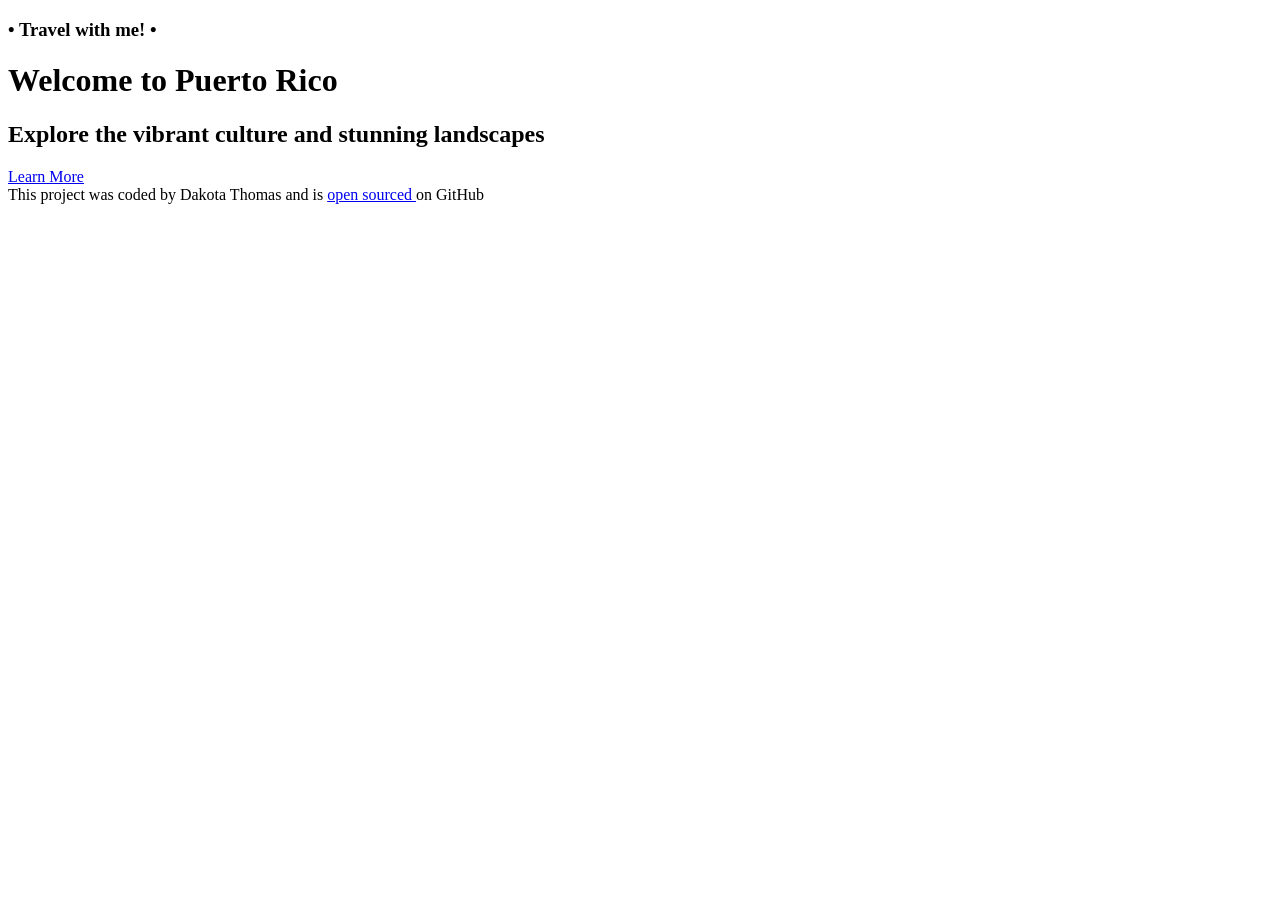
==== index.html @ a398c9ab "Adding more content Adding header, headings and styling." ====
<!DOCTYPE html>
<html lang="en">

<head>
    <meta charset="UTF-8">
    <meta name="viewport" content="width=device-width, initial-scale=1.0">
    <meta name="description"
        content="This is a travel project for Puerto Rico, showcasing what we've chosen to highlight about the island." />
    <title>Puerto Rico Travel Project</title>
</head>

<body>
    <div class="container">
    <header>
    <h3>• Travel with me! •</h3>
    <h1>Welcome to Puerto Rico</h1>
    <h2>Explore the vibrant culture and stunning landscapes</h2>
    <a href="#more" target="_blank">Learn More</a>
</header>
    <footer>
        This project was coded by Dakota Thomas and is <a
            href="https://github.com/ThomasDakota/Travel-Project-2-20-2026" target="_blank">open sourced </a>on GitHub
    </footer>
    </div>
</body>

</html>
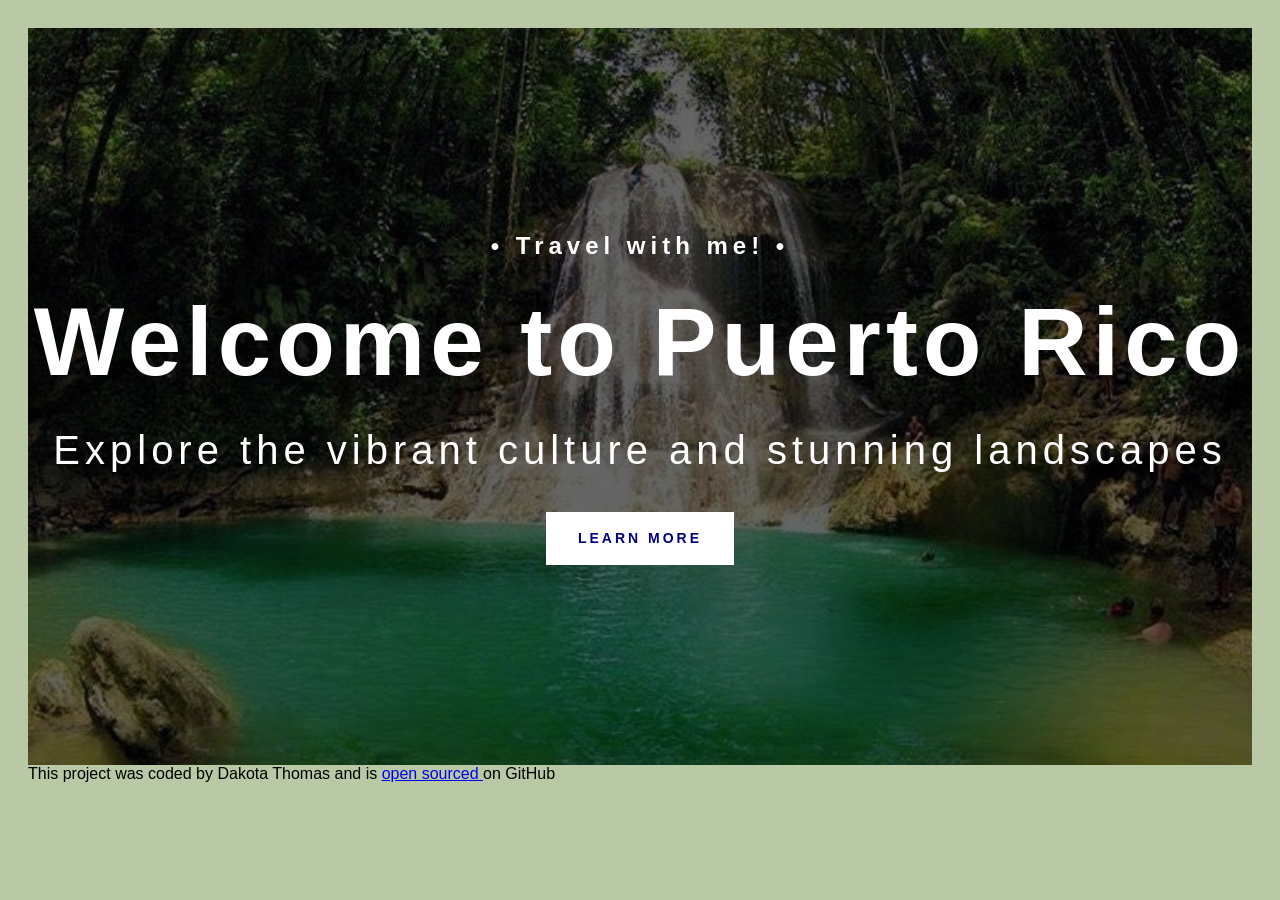
==== commit 83f692f3: "correcting css styling" ====
--- a/index.html
+++ b/index.html
@@ -2,6 +2,7 @@
 <html lang="en">
 
 <head>
+    <link rel="stylesheet" href="../src/styles.css">
     <meta charset="UTF-8">
     <meta name="viewport" content="width=device-width, initial-scale=1.0">
     <meta name="description"
--- a/src/styles.css
+++ b/src/styles.css
@@ -0,0 +1,83 @@
+body {
+    font-family: 'Poppins', sans-serif;
+    background-color: #B9C9A5;
+}
+
+.container {
+    max-width: 1400px;
+    margin: 0 auto;
+    padding: 20px;
+}
+
+header {
+    background-image: linear-gradient(rgba(0, 0, 0, 0.6), rgba(0, 0, 0, 0.6)), url('../images/gozalandia.jpg');
+    background-repeat: no-repeat;
+    background-size: cover;
+    color: white;
+    text-align: center;
+    padding: 200px 0;
+
+}
+
+header h1 {
+    font-weight: 700;
+    font-size: 96px;
+    line-height: 1;
+    letter-spacing: 5px;
+    margin: 30px 0;
+}
+
+header h2 {
+    font-weight: 400;
+    font-size: 40px;
+    line-height: 1.5;
+    letter-spacing: 5px;
+    margin: 0;
+}
+
+header h3 {
+    font-weight: 900;
+    font-size: 24px;
+    line-height: 1.5;
+    letter-spacing: 5px;
+    margin: 0;
+}
+
+header a {
+    font-weight: 700;
+    font-size: 14px;
+    line-height: 1.5;
+    text-align: center;
+    letter-spacing: 3px;
+    text-transform: uppercase;
+    background: white;
+    text-decoration: none;
+    color: navy;
+    padding: 16px 32px;
+    margin-top: 32px;
+    display: inline-block;
+}
+
+@media (max-width: 900px) {
+    header {
+        padding: 60px 0;
+    }
+
+    header h1 {
+        font-size: 48px;
+    }
+
+    header h2 {
+        font-size: 20px;
+    }
+
+    header h3 {
+        font-size: 12px;
+    }
+
+    header a {
+        font-size: 12px;
+        padding: 12px 24px;
+    }
+
+}
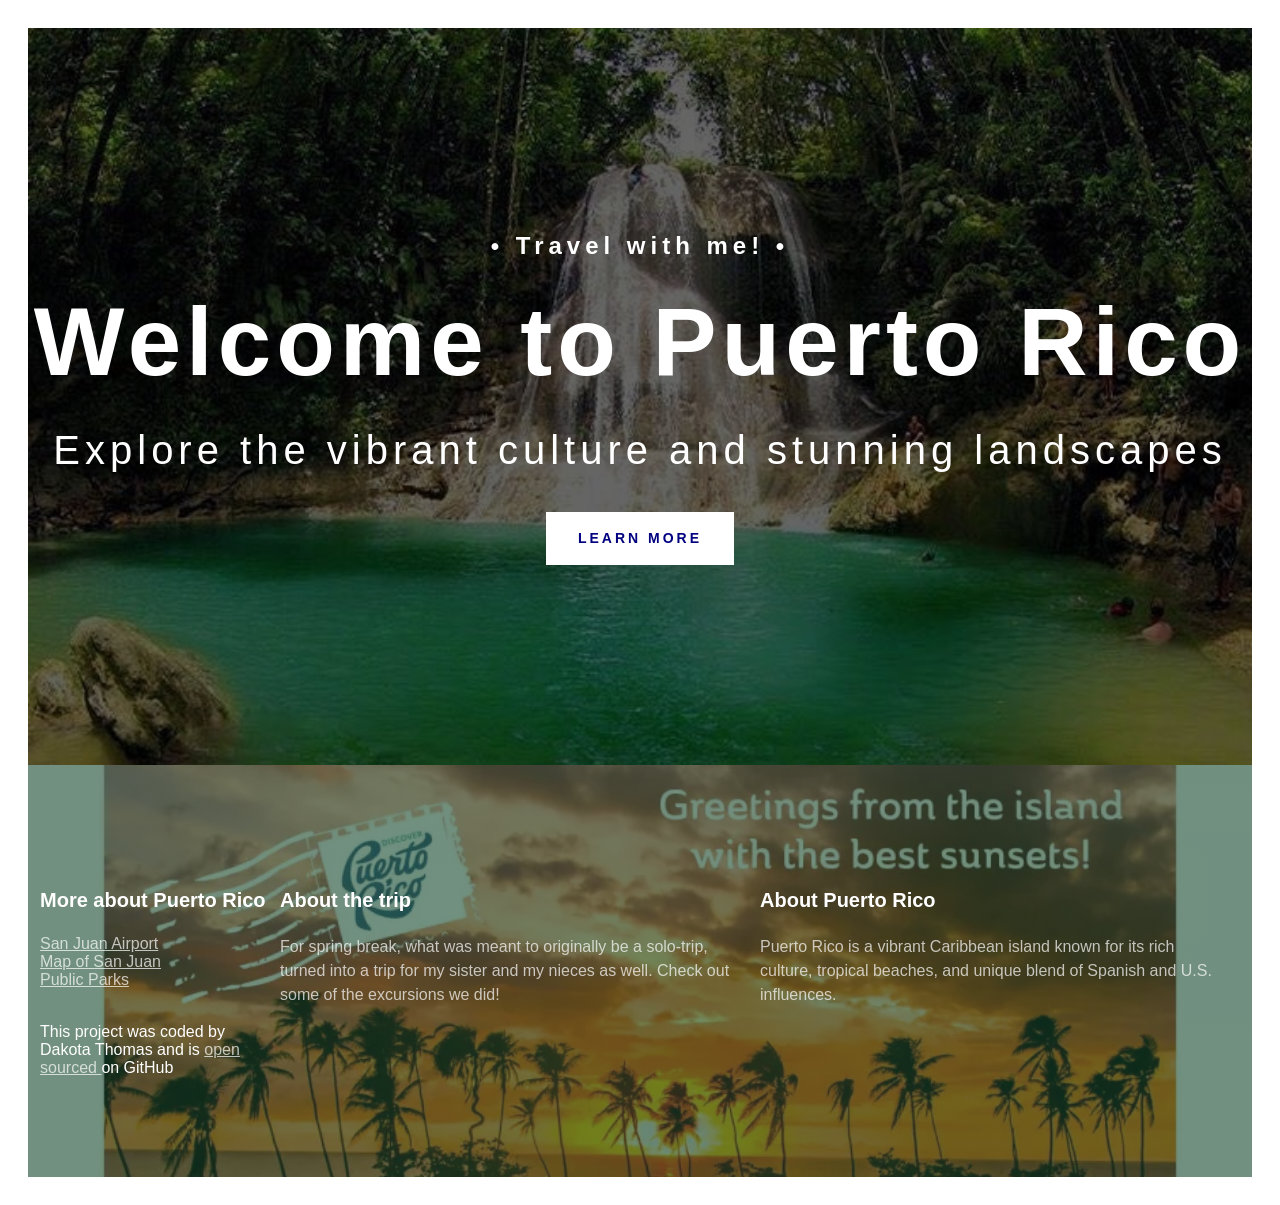
==== commit 92639b30: "Styling the footer Adding in links, styling css and light information" ====
--- a/index.html
+++ b/index.html
@@ -12,16 +12,42 @@
 
 <body>
     <div class="container">
-    <header>
-    <h3>• Travel with me! •</h3>
-    <h1>Welcome to Puerto Rico</h1>
-    <h2>Explore the vibrant culture and stunning landscapes</h2>
-    <a href="#more" target="_blank">Learn More</a>
-</header>
-    <footer>
-        This project was coded by Dakota Thomas and is <a
-            href="https://github.com/ThomasDakota/Travel-Project-2-20-2026" target="_blank">open sourced </a>on GitHub
-    </footer>
+        <header>
+            <h3>• Travel with me! •</h3>
+            <h1>Welcome to Puerto Rico</h1>
+            <h2>Explore the vibrant culture and stunning landscapes</h2>
+            <a href="#more" target="_blank">Learn More</a>
+        </header>
+        <footer>
+            <section class="grid">
+                <div>
+                    <h3>More about Puerto Rico</h3>
+                    <ul>
+                        <li><a href="https://aeropuertosju.com/" target="_blank">San Juan Airport</a></li>
+                        <li><a href="https://sanjuanpuertorico.com/maps/" target="_blank">Map of San Juan</a></li>
+                        <li><a href="https://jetsetjazzmine.com/best-beaches-in-san-juan-travelers-guide/">Public Parks
+                            </a></li>
+                    </ul>
+                </div>
+                <div>
+                    <h3>About the trip</h3>
+                    <p>For spring break, what was meant to originally be a solo-trip, turned into a trip for my sister
+                        and
+                        my nieces as well. Check out some of the excursions we did!</p>
+                </div>
+                <div>
+                    <h3>About Puerto Rico</h3>
+                    <p>Puerto Rico is a vibrant Caribbean island known for its rich culture, tropical beaches, and
+                        unique blend of Spanish and
+                        U.S. influences.</p>
+                </div>
+                <div>This project was coded by Dakota Thomas and is
+                    <a href="https://github.com/ThomasDakota/Travel-Project-2-20-2026" target="_blank">open sourced
+                    </a>on
+                    GitHub
+                </div>
+            </section>
+        </footer>
     </div>
 </body>
 
--- a/src/styles.css
+++ b/src/styles.css
@@ -1,12 +1,22 @@
 body {
     font-family: 'Poppins', sans-serif;
-    background-color: #B9C9A5;
+    background-color: white;
 }
 
 .container {
     max-width: 1400px;
     margin: 0 auto;
     padding: 20px;
+}
+
+.grid {
+    display: grid;
+    grid-template-columns: 1fr 2fr 2fr;
+}
+
+section {
+    max-width: 1200px;
+    margin: 0 auto;
 }
 
 header {
@@ -58,7 +68,44 @@
     display: inline-block;
 }
 
-@media (max-width: 900px) {
+footer {
+    color: white;
+    background-image: linear-gradient(rgba(19, 70, 43, 0.6), rgba(19, 70, 43, 0.6)), url('../images/Rincon.webp');
+    background-repeat: no-repeat;
+    background-size: cover;
+    padding: 100px 0;
+}
+
+footer h3 {
+    font-weight: 700;
+    font-size: 20px;
+    line-height: 30px;
+}
+
+footer p {
+    font-weight: 400;
+    font-size: 16px;
+    opacity: 0.7;
+    margin-right: 20px;
+    line-height: 24px;
+}
+
+footer ul {
+    padding: 0;
+}
+
+footer li {
+    list-style: none;
+    margin: 0;
+    padding: 0;
+}
+
+footer a {
+    color: white;
+    opacity: 0.7;
+}
+
+@media (max-width: 960px) {
     header {
         padding: 60px 0;
     }
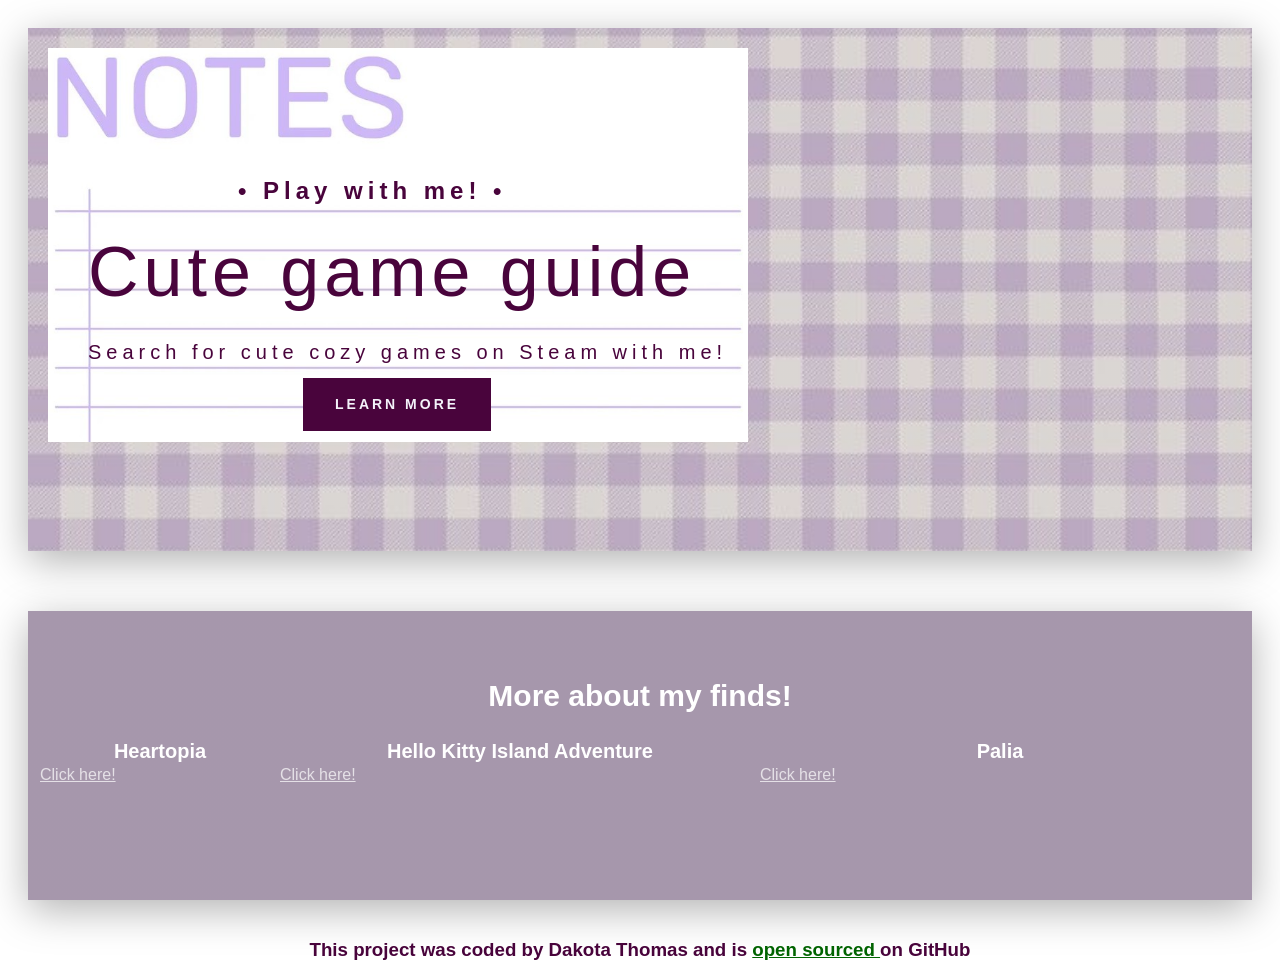
==== commit 13c71468: "Complete rebranding of my webpage" ====
--- a/index.html
+++ b/index.html
@@ -6,48 +6,48 @@
     <meta charset="UTF-8">
     <meta name="viewport" content="width=device-width, initial-scale=1.0">
     <meta name="description"
-        content="This is a travel project for Puerto Rico, showcasing what we've chosen to highlight about the island." />
-    <title>Puerto Rico Travel Project</title>
+        content="This is a game/web development project used to showcase my front-end skills while also sharing the games I have discovered." />
+    <title>Steam cozy and cute games</title>
 </head>
 
 <body>
     <div class="container">
         <header>
-            <h3>• Travel with me! •</h3>
-            <h1>Welcome to Puerto Rico</h1>
-            <h2>Explore the vibrant culture and stunning landscapes</h2>
-            <a href="#more" target="_blank">Learn More</a>
+            <h3>• Play with me! •</h3>
+            <h1>Cute game guide</h1>
+            <h2>Search for cute cozy games on Steam with me!</h2>
+            <a href="#more">Learn More</a>
+
         </header>
         <footer>
+            <h2>More about my finds!</h2>
             <section class="grid">
                 <div>
-                    <h3>More about Puerto Rico</h3>
-                    <ul>
-                        <li><a href="https://aeropuertosju.com/" target="_blank">San Juan Airport</a></li>
-                        <li><a href="https://sanjuanpuertorico.com/maps/" target="_blank">Map of San Juan</a></li>
-                        <li><a href="https://jetsetjazzmine.com/best-beaches-in-san-juan-travelers-guide/">Public Parks
-                            </a></li>
-                    </ul>
+                    <h3>Heartopia</h3>
+                    <a href="https://store.steampowered.com/app/4025700/Heartopia/">Click here!</a>
+                    <p></p>
                 </div>
                 <div>
-                    <h3>About the trip</h3>
-                    <p>For spring break, what was meant to originally be a solo-trip, turned into a trip for my sister
-                        and
-                        my nieces as well. Check out some of the excursions we did!</p>
+                    <h3>Hello Kitty Island Adventure</h3>
+                    <a href="https://store.steampowered.com/app/2495100/Hello_Kitty_Island_Adventure/">Click here!</a>
+                    <p></p>
                 </div>
                 <div>
-                    <h3>About Puerto Rico</h3>
-                    <p>Puerto Rico is a vibrant Caribbean island known for its rich culture, tropical beaches, and
-                        unique blend of Spanish and
-                        U.S. influences.</p>
+                    <h3>Palia</h3>
+                    <a
+                        href="https://store.steampowered.com/app/2707930/Palia/?gad_source=1&gad_campaignid=23519058958&gbraid=0AAAAAqD7is2IcgpdvBgoR0V3YAJYaz78M&gclid=CjwKCAjwhqfPBhBWEiwAZo196leA0YT0akXWEH0vKchksdFWHolo3hko-dbpYURYysRKk5J82FlEDRoCKv4QAvD_BwE">Click
+                        here!</a>
+                    <p></p>
                 </div>
-                <div>This project was coded by Dakota Thomas and is
-                    <a href="https://github.com/ThomasDakota/Travel-Project-2-20-2026" target="_blank">open sourced
-                    </a>on
-                    GitHub
-                </div>
-            </section>
-        </footer>
+
+    </div>
+    </section>
+    <h3 class="Opensourced">This project was coded by Dakota Thomas and is
+        <a href="https://cutencozygames.netlify.app/" target="_blank">open sourced
+        </a>on
+        GitHub
+    </h3>
+    </footer>
     </div>
 </body>
 
--- a/src/styles.css
+++ b/src/styles.css
@@ -20,37 +20,48 @@
 }
 
 header {
-    background-image: linear-gradient(rgba(0, 0, 0, 0.6), rgba(0, 0, 0, 0.6)), url('../images/gozalandia.jpg');
-    background-repeat: no-repeat;
-    background-size: cover;
-    color: white;
-    text-align: center;
-    padding: 200px 0;
+    background-image: url('../images/Purplenotepaper.jpg'), linear-gradient(rgba(0, 0, 0, 0.1), rgba(0, 0, 0, 0.1)), url('../images/PurpleGingham.jpg');
+    background-repeat: no-repeat, no-repeat, no-repeat;
+    background-size: 700px auto, cover, cover;
+    background-position: left 20px top 20px, center center, center center;
+    color: #49043c;
+    text-align: left;
+    padding-top: 150px;
+    padding-bottom: 120px;
+    padding-left: 60px;
+    filter: drop-shadow(0 10px 20px rgba(0, 0, 0, 0.3));
+    margin-bottom: 60px;
+}
 
+header h1,
+header h2,
+header h3 {
+    line-height: 1.1;
+    margin: 5px 0;
 }
 
 header h1 {
-    font-weight: 700;
-    font-size: 96px;
-    line-height: 1;
+    font-weight: 300;
+    font-size: 70px;
     letter-spacing: 5px;
     margin: 30px 0;
 }
 
 header h2 {
-    font-weight: 400;
-    font-size: 40px;
-    line-height: 1.5;
+    font-weight: 150;
+    font-size: 20px;
     letter-spacing: 5px;
     margin: 0;
 }
 
+
 header h3 {
     font-weight: 900;
     font-size: 24px;
-    line-height: 1.5;
     letter-spacing: 5px;
     margin: 0;
+    position: relative;
+    left: 150px;
 }
 
 header a {
@@ -60,26 +71,39 @@
     text-align: center;
     letter-spacing: 3px;
     text-transform: uppercase;
-    background: white;
     text-decoration: none;
-    color: navy;
+    color: #F3F2F9;
+    background-color: #49043c;
     padding: 16px 32px;
-    margin-top: 32px;
+    margin-top: 15px;
+    margin-left: 215px;
     display: inline-block;
 }
 
 footer {
     color: white;
-    background-image: linear-gradient(rgba(19, 70, 43, 0.6), rgba(19, 70, 43, 0.6)), url('../images/Rincon.webp');
+    background: linear-gradient(rgba(0, 0, 0, 0.1), rgba(0, 0, 0, 0.1)), #B9A8BF;
     background-repeat: no-repeat;
     background-size: cover;
+    filter: drop-shadow(0 10px 20px rgba(0, 0, 0, 0.3));
     padding: 100px 0;
+}
+
+footer h2 {
+    font-weight: 700;
+    font-size: 30px;
+    line-height: 30px;
+    text-align: center;
+    margin-top: -30px;
 }
 
 footer h3 {
     font-weight: 700;
     font-size: 20px;
     line-height: 30px;
+    text-align: center;
+    margin: 0%;
+    padding: 0%;
 }
 
 footer p {
@@ -105,6 +129,16 @@
     opacity: 0.7;
 }
 
+.Opensourced {
+    text-align: center;
+    color: #49043c;
+
+}
+
+.Opensourced a {
+    color: darkgreen;
+}
+
 @media (max-width: 960px) {
     header {
         padding: 60px 0;
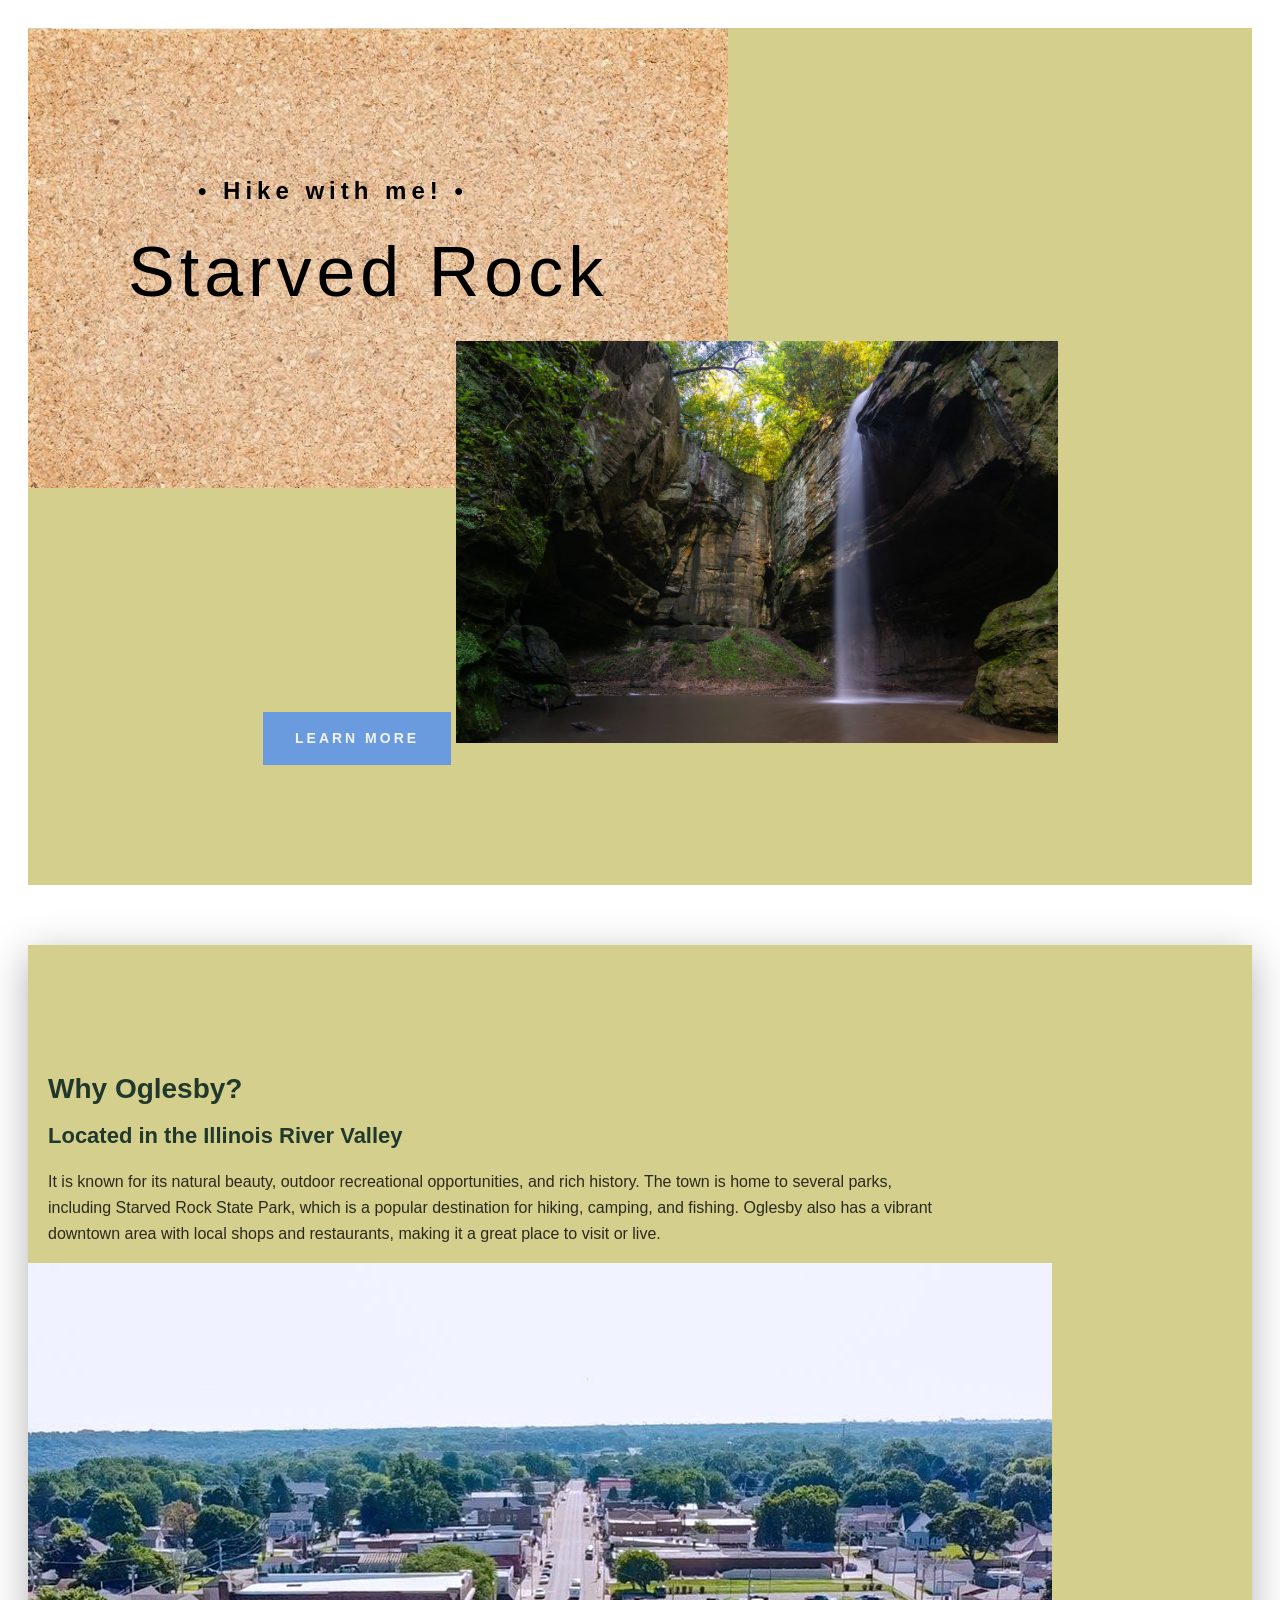
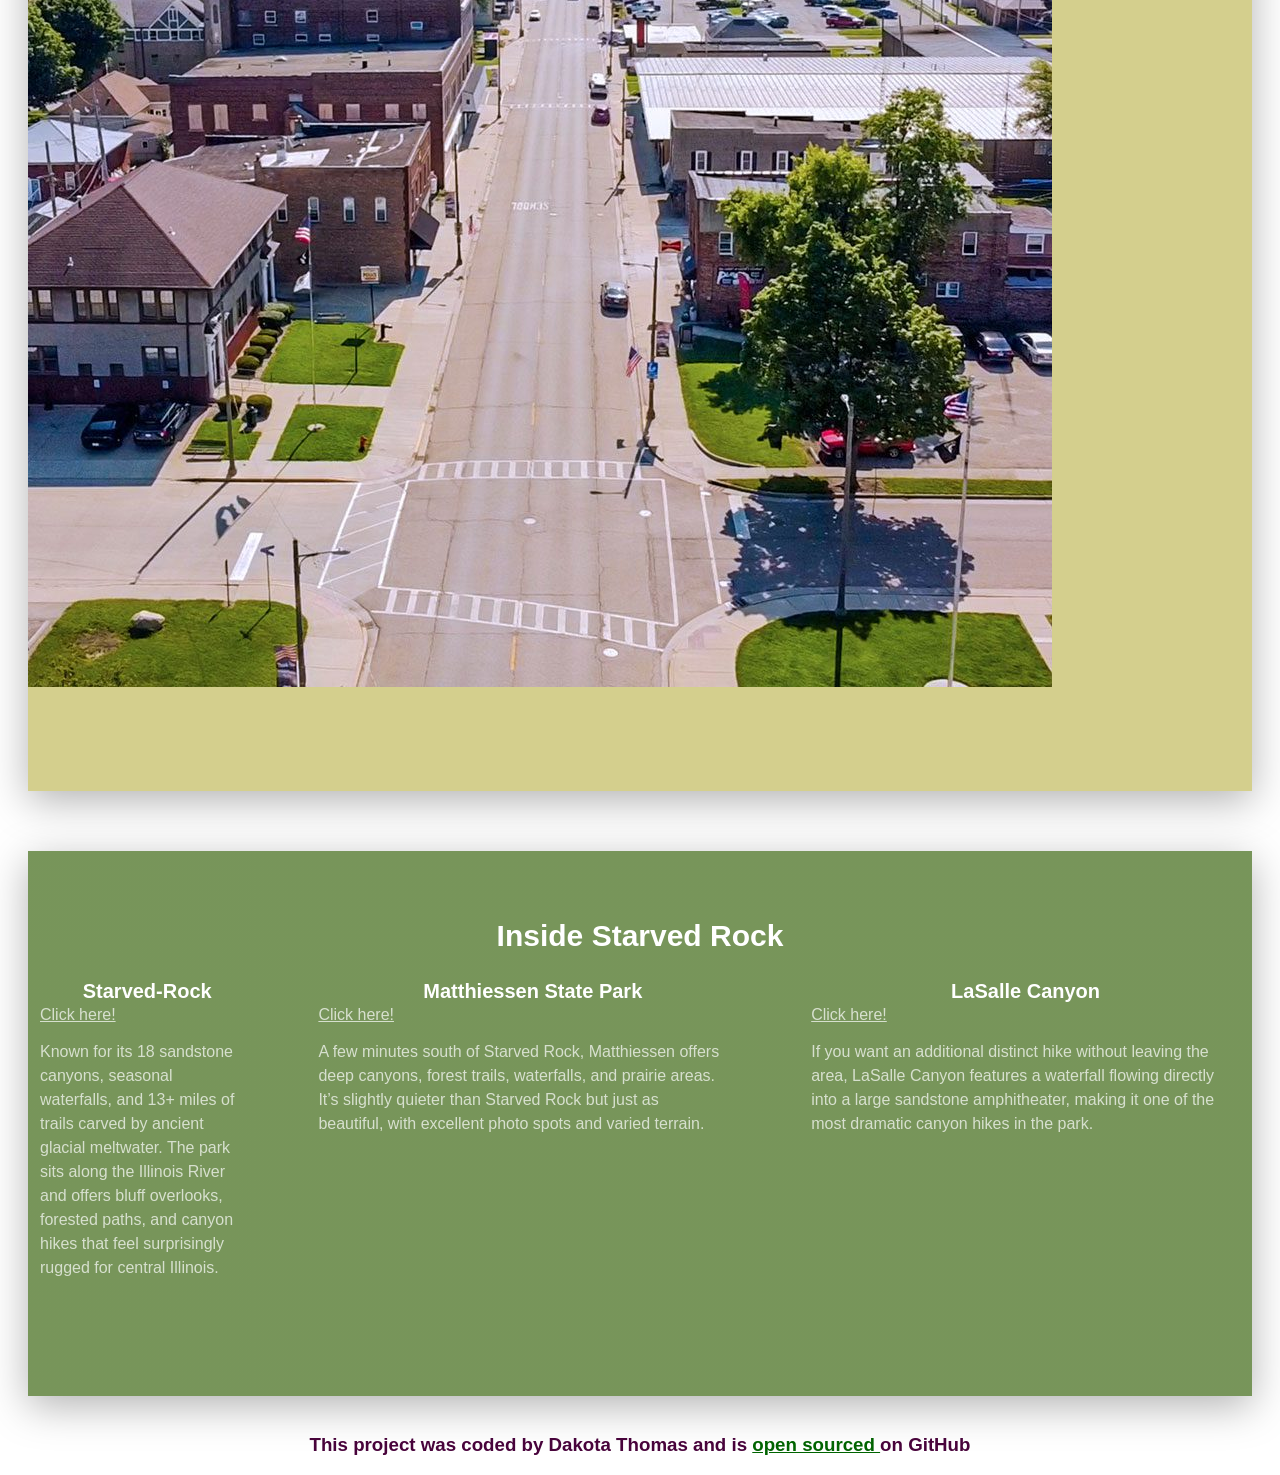
==== commit 27c016bd: "Rebranding Website" ====
--- a/index.html
+++ b/index.html
@@ -6,38 +6,57 @@
     <meta charset="UTF-8">
     <meta name="viewport" content="width=device-width, initial-scale=1.0">
     <meta name="description"
-        content="This is a game/web development project used to showcase my front-end skills while also sharing the games I have discovered." />
-    <title>Steam cozy and cute games</title>
+        content="Explore the beautiful Starved Rock State Park and surrounding areas with our hiking guides and information." />
+    <title>Hiking Adventures</title>
 </head>
 
 <body>
     <div class="container">
         <header>
-            <h3>• Play with me! •</h3>
-            <h1>Cute game guide</h1>
-            <h2>Search for cute cozy games on Steam with me!</h2>
-            <a href="#more">Learn More</a>
+            <h3>• Hike with me! •</h3>
+            <h1>Starved Rock</h1>
+            <a href="https://dnr.illinois.gov/parks.html #more" target="_blank">Learn More</a>
+            <img class="StarvedWaterfall" src="../images/StarvedWaterfall.jpg" alt="Starved Rock State Park" class="center">
 
         </header>
+    
+        <main>
+            <h3>Why Oglesby?</h3>
+<h2>Located in the Illinois River Valley</h2>
+            <p> It is known for its
+                natural beauty, outdoor recreational opportunities, and rich history. The town is home to several parks,
+                including Starved Rock State Park, which is a popular destination for hiking, camping, and fishing. Oglesby
+                also has a vibrant downtown area with local shops and restaurants, making it a great place to visit or live. </p>
+                <img class="Oglesby" src="../images/Oglesby.jpg" alt="City of Oglesby" class="center">
+        </main>
         <footer>
-            <h2>More about my finds!</h2>
+            <h2>Inside Starved Rock</h2>
             <section class="grid">
                 <div>
-                    <h3>Heartopia</h3>
-                    <a href="https://store.steampowered.com/app/4025700/Heartopia/">Click here!</a>
-                    <p></p>
+                    <h3>Starved-Rock</h3>
+                    <a href="https://dnr.illinois.gov/parks/park.starvedrock.html" target="_blank">Click here!</a>
+                    <p> Known for its
+                        18 sandstone canyons,
+                        seasonal waterfalls, and 13+ miles of trails carved by ancient glacial meltwater. The park sits
+                        along the Illinois River
+                        and offers bluff overlooks, forested paths, and canyon hikes that feel surprisingly rugged for
+                        central Illinois.</p>
                 </div>
                 <div>
-                    <h3>Hello Kitty Island Adventure</h3>
-                    <a href="https://store.steampowered.com/app/2495100/Hello_Kitty_Island_Adventure/">Click here!</a>
-                    <p></p>
+                    <h3>Matthiessen State Park</h3>
+                    <a href="https://dnr.illinois.gov/parks/park.matthiessen.html" target="_blank">Click here!</a>
+                    <p>A few minutes south of Starved Rock, Matthiessen offers deep canyons, forest trails, waterfalls,
+                        and prairie areas. It’s slightly quieter than Starved Rock but just as beautiful, with excellent
+                        photo spots and varied terrain.</p>
                 </div>
                 <div>
-                    <h3>Palia</h3>
-                    <a
-                        href="https://store.steampowered.com/app/2707930/Palia/?gad_source=1&gad_campaignid=23519058958&gbraid=0AAAAAqD7is2IcgpdvBgoR0V3YAJYaz78M&gclid=CjwKCAjwhqfPBhBWEiwAZo196leA0YT0akXWEH0vKchksdFWHolo3hko-dbpYURYysRKk5J82FlEDRoCKv4QAvD_BwE">Click
+                    <h3>LaSalle Canyon</h3>
+                    <a href="https://dnr.illinois.gov/parks/park.lasalle.html" target="_blank">Click
                         here!</a>
-                    <p></p>
+                    <p>If you want an additional distinct hike without leaving the area, LaSalle Canyon features a
+                        waterfall flowing directly
+                        into a large sandstone amphitheater, making it one of the most dramatic canyon hikes in the
+                        park.</p>
                 </div>
 
     </div>
--- a/src/styles.css
+++ b/src/styles.css
@@ -12,6 +12,7 @@
 .grid {
     display: grid;
     grid-template-columns: 1fr 2fr 2fr;
+    grid-gap: 64px;
 }
 
 section {
@@ -19,22 +20,22 @@
     margin: 0 auto;
 }
 
+
 header {
-    background-image: url('../images/Purplenotepaper.jpg'), linear-gradient(rgba(0, 0, 0, 0.1), rgba(0, 0, 0, 0.1)), url('../images/PurpleGingham.jpg');
-    background-repeat: no-repeat, no-repeat, no-repeat;
-    background-size: 700px auto, cover, cover;
-    background-position: left 20px top 20px, center center, center center;
-    color: #49043c;
+    background: #ECE69D;;
+    background-image:
+        url('../images/Bulletin Board.jpg'),
+        linear-gradient(rgba(0, 0, 0, 0.1), rgba(0, 0, 0, 0.1));
+    background-repeat: no-repeat, no-repeat;
+    background-size: 700px auto, cover;
     text-align: left;
     padding-top: 150px;
     padding-bottom: 120px;
-    padding-left: 60px;
-    filter: drop-shadow(0 10px 20px rgba(0, 0, 0, 0.3));
+    padding-left: 20px;
     margin-bottom: 60px;
 }
 
 header h1,
-header h2,
 header h3 {
     line-height: 1.1;
     margin: 5px 0;
@@ -45,13 +46,7 @@
     font-size: 70px;
     letter-spacing: 5px;
     margin: 30px 0;
-}
-
-header h2 {
-    font-weight: 150;
-    font-size: 20px;
-    letter-spacing: 5px;
-    margin: 0;
+    margin-left: 80px;
 }
 
 
@@ -73,16 +68,70 @@
     text-transform: uppercase;
     text-decoration: none;
     color: #F3F2F9;
-    background-color: #49043c;
+    background-color: #699BDE;
     padding: 16px 32px;
     margin-top: 15px;
     margin-left: 215px;
     display: inline-block;
 }
 
+.StarvedWaterfall {
+    display: inline-block;
+    margin: 0 auto;
+    max-width: 50%;
+    height: auto;
+}
+
+
+main {
+    background: linear-gradient(rgba(0, 0, 0, 0.1), rgba(0, 0, 0, 0.1)), #ECE69D;
+    background-repeat: no-repeat;
+    background-size: cover;
+    filter: drop-shadow(0 10px 20px rgba(0, 0, 0, 0.3));
+    padding: 100px 0;
+    margin: 0 auto;
+    text-align: left;
+    margin-bottom: 60px;
+}
+
+.oglesby {
+    display: inline-block;
+    margin: 0 auto;
+    max-width: 50%;
+    height: auto;
+}
+
+main h3,
+main h2,
+main p {
+    margin-left: 20px;
+    margin-right: 20px;
+}
+
+main h3 {
+    font-weight: 700;
+    font-size: 28px;
+    margin-bottom: 10px;
+    color: #21392c;
+}
+
+main h2 {
+    font-weight: 600;
+    font-size: 22px;
+    margin-bottom: 20px;
+    color: #21392c;
+}
+
+main p {
+    font-size: 16px;
+    line-height: 26px;
+    opacity: 0.8;
+    max-width: 900px;
+}
+
 footer {
     color: white;
-    background: linear-gradient(rgba(0, 0, 0, 0.1), rgba(0, 0, 0, 0.1)), #B9A8BF;
+    background: linear-gradient(rgba(0, 0, 0, 0.1), rgba(0, 0, 0, 0.1)), #85A664;
     background-repeat: no-repeat;
     background-size: cover;
     filter: drop-shadow(0 10px 20px rgba(0, 0, 0, 0.3));
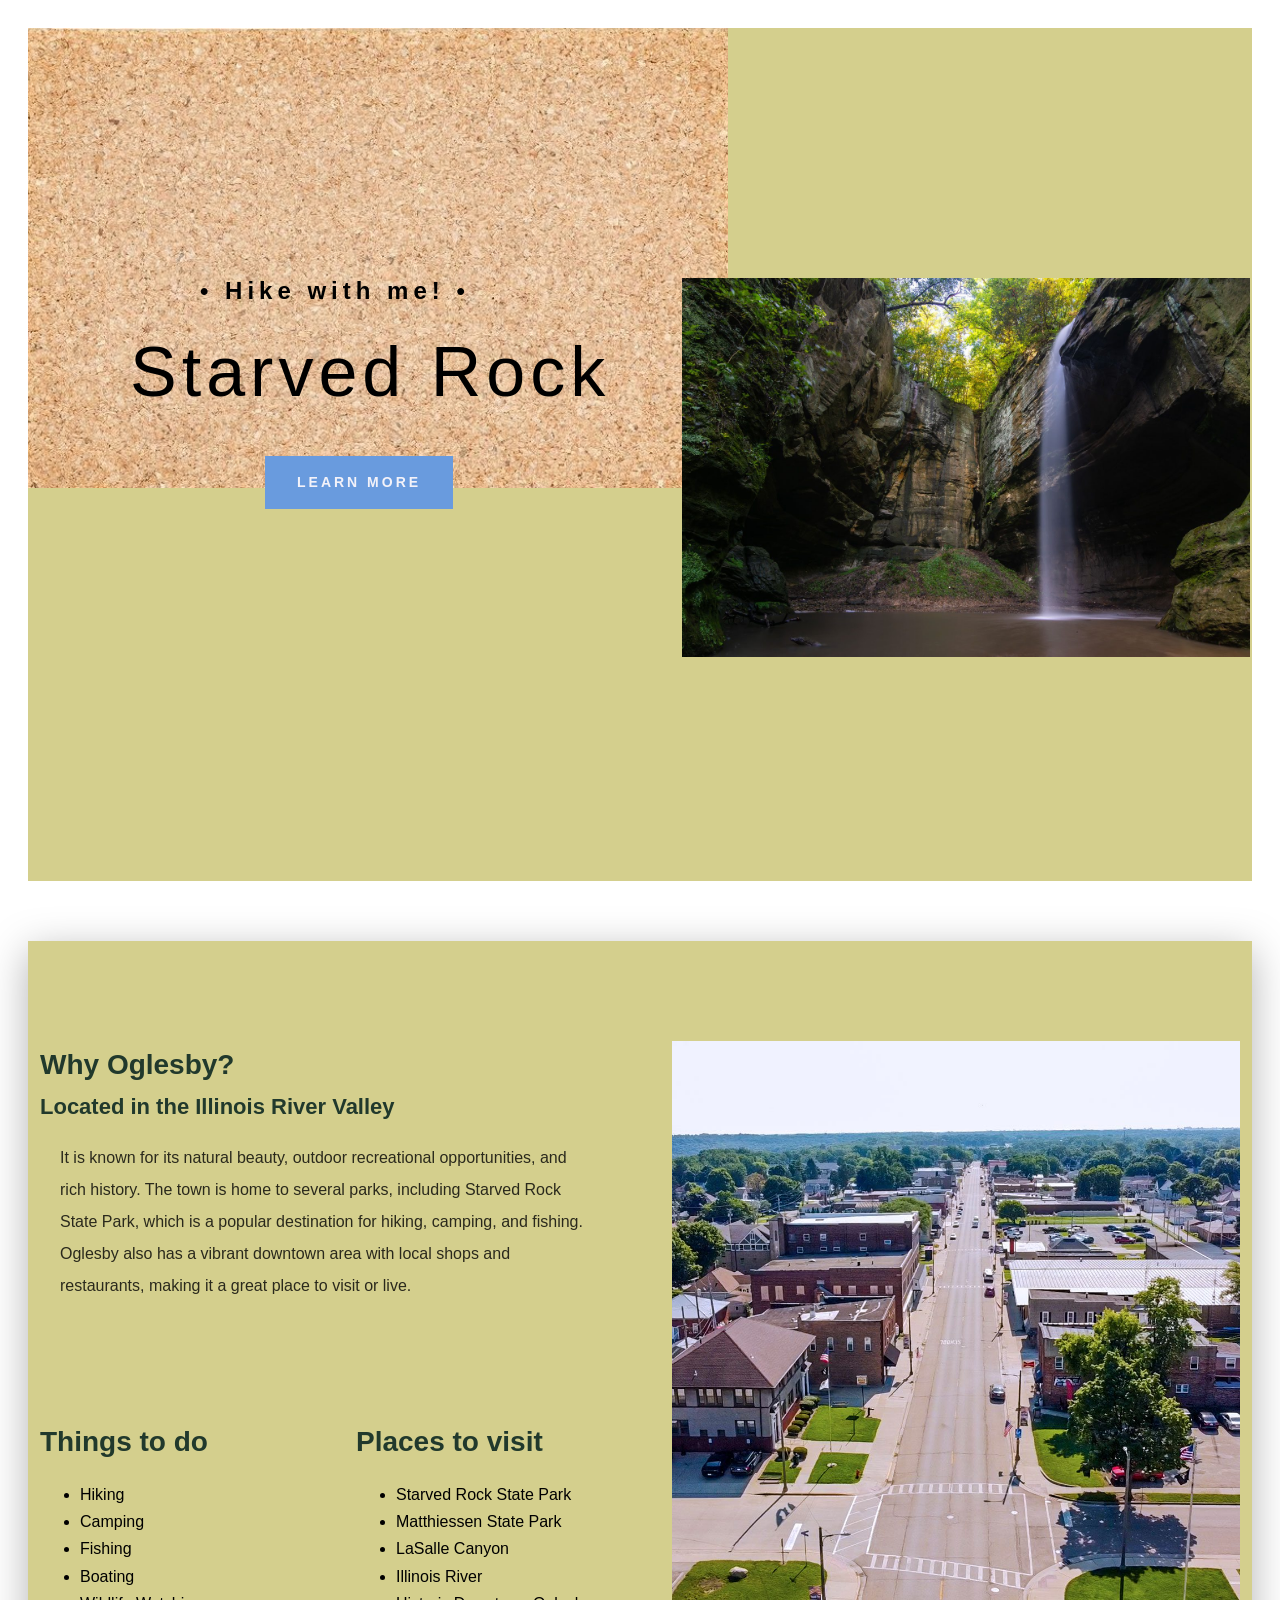
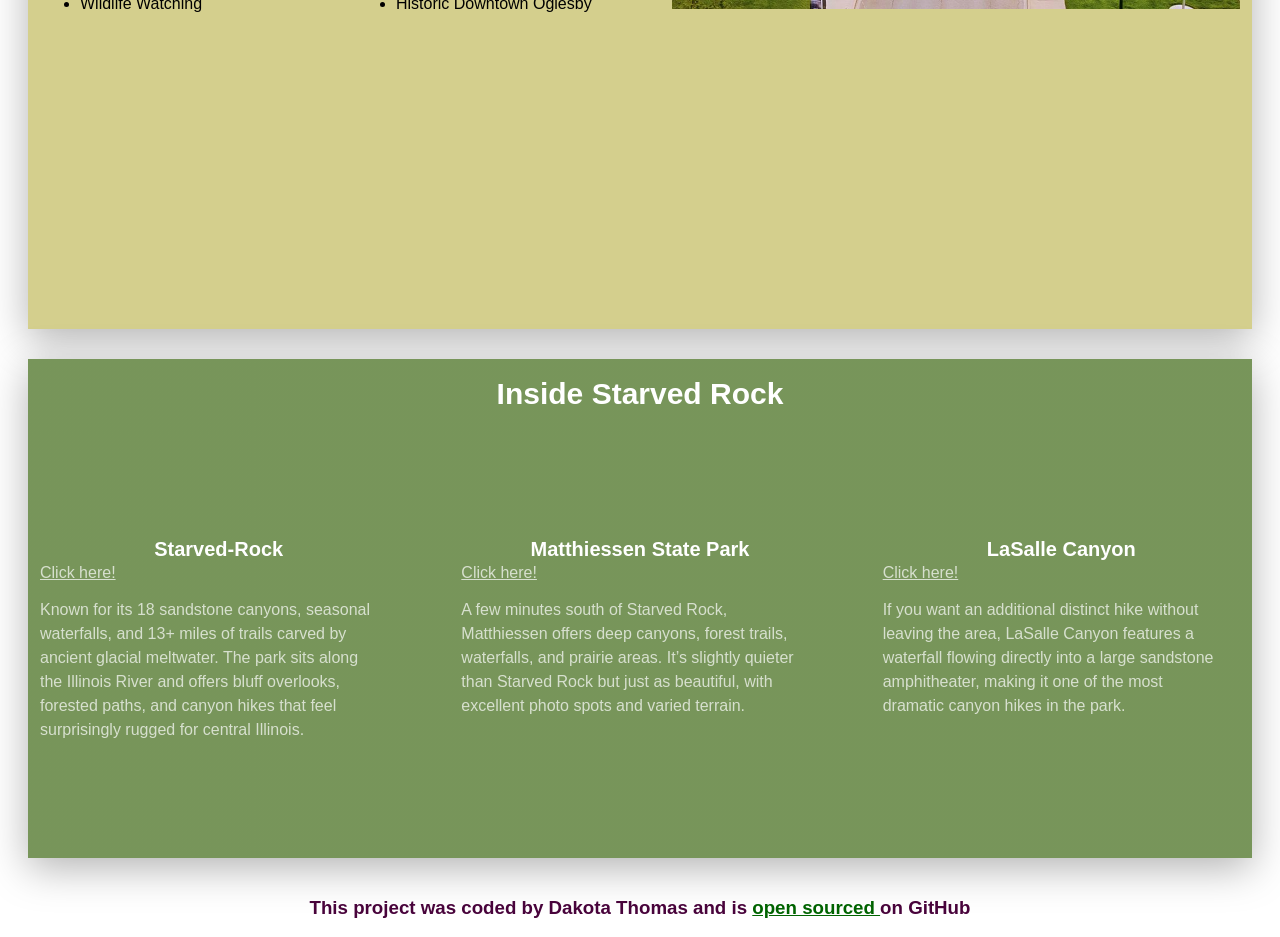
==== commit 914d00cd: "Adding grid classes. readjusting images and content" ====
--- a/index.html
+++ b/index.html
@@ -13,25 +13,67 @@
 <body>
     <div class="container">
         <header>
-            <h3>• Hike with me! •</h3>
-            <h1>Starved Rock</h1>
-            <a href="https://dnr.illinois.gov/parks.html #more" target="_blank">Learn More</a>
-            <img class="StarvedWaterfall" src="../images/StarvedWaterfall.jpg" alt="Starved Rock State Park" class="center">
+            <section class="grid grid-2-columns">
+                <div>
+                    <h3>• Hike with me! •</h3>
+                    <h1>Starved Rock</h1>
+                    <a href="https://dnr.illinois.gov/parks.html #more" target="_blank">Learn More</a>
+                </div>
+                <div>
+                    <img class="natureimg" src="../images/StarvedWaterfall.jpg" alt="Starved Rock State Park"
+                        class="center">
+                    </div>
+            </section>
+        </header>
+        <main>
+            <section class="grid grid-2-columns">
+                <div>
+                    <h3>Why Oglesby?</h3>
+                    <h2>Located in the Illinois River Valley</h2>
+                    <p> It is known for its
+                        natural beauty, outdoor recreational opportunities, and rich history. The town is home to
+                        several
+                        parks,
+                        including Starved Rock State Park, which is a popular destination for hiking, camping, and
+                        fishing.
+                        Oglesby
+                        also has a vibrant downtown area with local shops and restaurants, making it a great place to
+                        visit
+                        or live. </p>
+                    <section class="grid grid-2-columns">
+                        <div>
+                            <h3>Things to do</h3>
+                            <ul>
+                                <li>Hiking</li>
+                                <li>Camping</li>
+                                <li>Fishing</li>
+                                <li>Boating</li>
+                                <li>Wildlife Watching</li>
+                            </ul>
+                        </div>
+                        <div>
+                            <h3>Places to visit</h3>
+                            <ul>
+                                <li>Starved Rock State Park</li>
+                                <li>Matthiessen State Park</li>
+                                <li>LaSalle Canyon</li>
+                                <li>Illinois River</li>
+                                <li>Historic Downtown Oglesby</li>
+                            </ul>
+                        </div>
+                    <p>
 
-        </header>
-    
-        <main>
-            <h3>Why Oglesby?</h3>
-<h2>Located in the Illinois River Valley</h2>
-            <p> It is known for its
-                natural beauty, outdoor recreational opportunities, and rich history. The town is home to several parks,
-                including Starved Rock State Park, which is a popular destination for hiking, camping, and fishing. Oglesby
-                also has a vibrant downtown area with local shops and restaurants, making it a great place to visit or live. </p>
-                <img class="Oglesby" src="../images/Oglesby.jpg" alt="City of Oglesby" class="center">
+                    </p>
+                </div>
+                <div>
+                    <img class="natureimg" src="../images/Oglesby.jpg" alt="City of Oglesby" class="center">
+                </div>
+            </section>
         </main>
+
         <footer>
             <h2>Inside Starved Rock</h2>
-            <section class="grid">
+            <section class="grid grid-3-columns-with-first-narrow">
                 <div>
                     <h3>Starved-Rock</h3>
                     <a href="https://dnr.illinois.gov/parks/park.starvedrock.html" target="_blank">Click here!</a>
--- a/src/styles.css
+++ b/src/styles.css
@@ -11,18 +11,28 @@
 
 .grid {
     display: grid;
-    grid-template-columns: 1fr 2fr 2fr;
+    grid-template-columns: 1fr 1fr;
     grid-gap: 64px;
+}
+
+.grid-2-columns {
+    grid-template-columns: 1fr 1fr;
+}
+
+.grid-3-columns-with-first-narrow {
+    grid-template-columns: 1fr 1fr 1fr;
 }
 
 section {
     max-width: 1200px;
     margin: 0 auto;
+    padding: 100px 0;
 }
 
 
 header {
-    background: #ECE69D;;
+    background: #ECE69D;
+    ;
     background-image:
         url('../images/Bulletin Board.jpg'),
         linear-gradient(rgba(0, 0, 0, 0.1), rgba(0, 0, 0, 0.1));
@@ -75,7 +85,12 @@
     display: inline-block;
 }
 
-.StarvedWaterfall {
+.natureimg {
+    display: inline-block;
+    margin: 0 auto;
+    max-width: 50%;
+    height: auto;
+    max-width: 100%;
     display: inline-block;
     margin: 0 auto;
     max-width: 50%;
@@ -88,17 +103,19 @@
     background-repeat: no-repeat;
     background-size: cover;
     filter: drop-shadow(0 10px 20px rgba(0, 0, 0, 0.3));
-    padding: 100px 0;
+    padding: 25px 0px -25px 0px;
     margin: 0 auto;
     text-align: left;
     margin-bottom: 60px;
-}
-
-.oglesby {
+    line-height: 1.7;
+}
+
+.natureimg {
     display: inline-block;
     margin: 0 auto;
     max-width: 50%;
     height: auto;
+    max-width: 100%;
 }
 
 main h3,
@@ -113,6 +130,7 @@
     font-size: 28px;
     margin-bottom: 10px;
     color: #21392c;
+    margin: 0%;
 }
 
 main h2 {
@@ -120,6 +138,7 @@
     font-size: 22px;
     margin-bottom: 20px;
     color: #21392c;
+    margin: 0%;
 }
 
 main p {
@@ -127,6 +146,7 @@
     line-height: 26px;
     opacity: 0.8;
     max-width: 900px;
+    line-height: 2.0;
 }
 
 footer {
@@ -135,7 +155,6 @@
     background-repeat: no-repeat;
     background-size: cover;
     filter: drop-shadow(0 10px 20px rgba(0, 0, 0, 0.3));
-    padding: 100px 0;
 }
 
 footer h2 {
@@ -144,6 +163,7 @@
     line-height: 30px;
     text-align: center;
     margin-top: -30px;
+    padding-top: 20px;
 }
 
 footer h3 {
@@ -210,4 +230,12 @@
         padding: 12px 24px;
     }
 
+    .grid {
+        grid-template-columns: 1fr;
+        grid-gap: 32px;
+    }
+
+    section {
+        padding: 30px;
+    }
 }
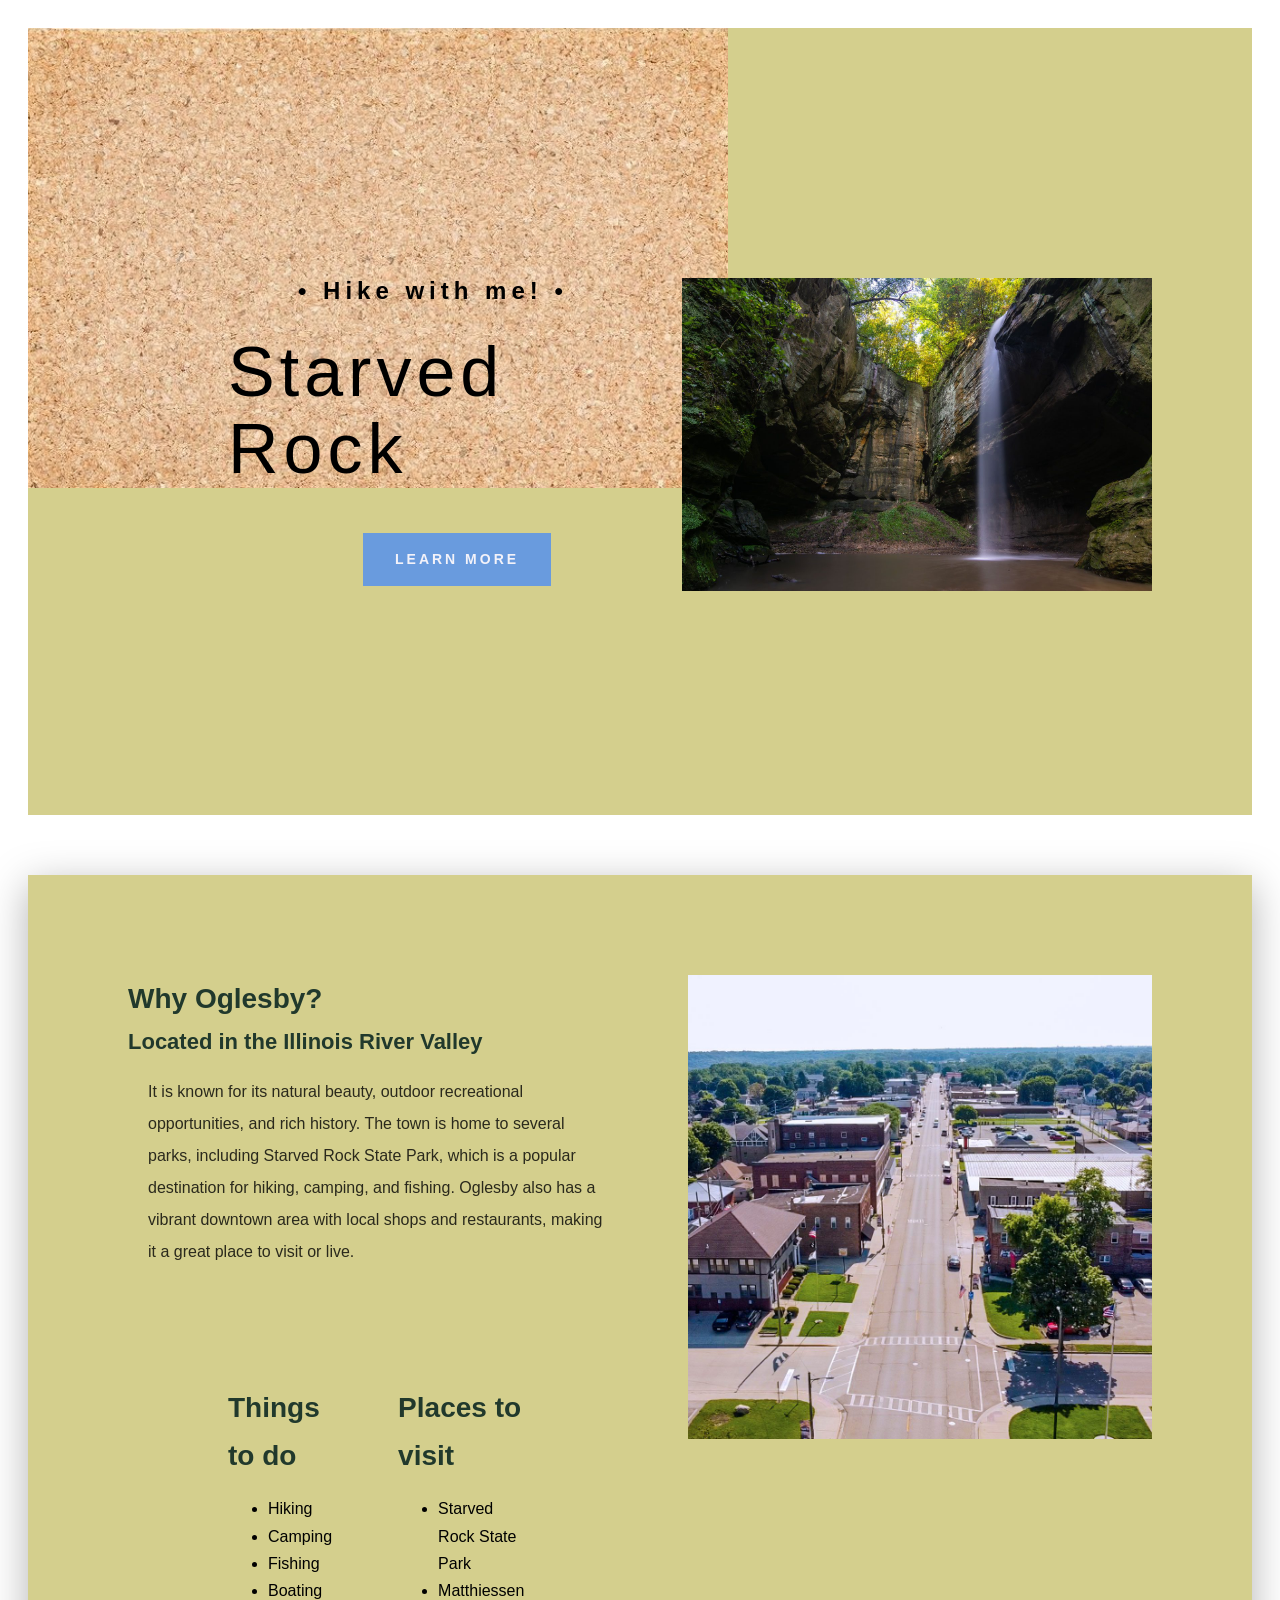
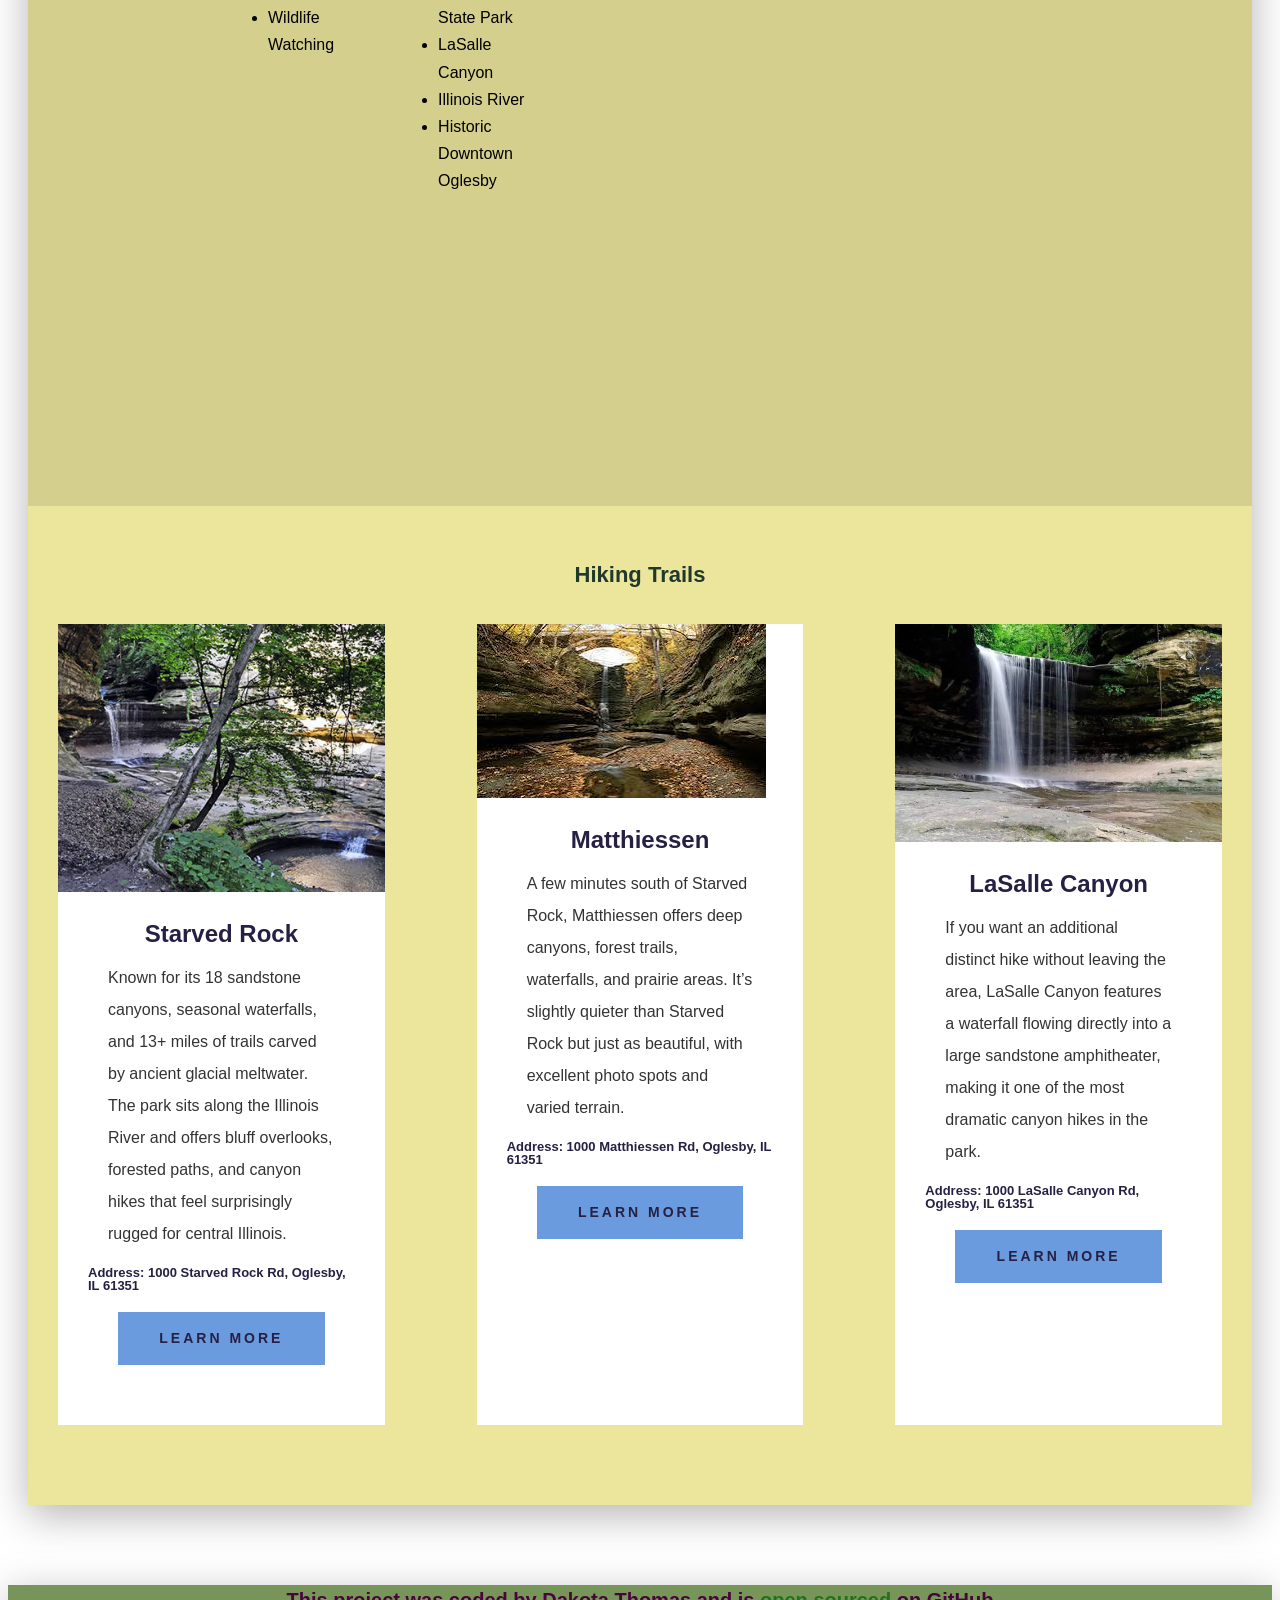
==== commit 5e183c9d: "Adding cards to travel project" ====
--- a/index.html
+++ b/index.html
@@ -22,7 +22,7 @@
                 <div>
                     <img class="natureimg" src="../images/StarvedWaterfall.jpg" alt="Starved Rock State Park"
                         class="center">
-                    </div>
+                </div>
             </section>
         </header>
         <main>
@@ -61,53 +61,92 @@
                                 <li>Historic Downtown Oglesby</li>
                             </ul>
                         </div>
-                    <p>
+                        <p>
 
-                    </p>
+                        </p>
                 </div>
                 <div>
                     <img class="natureimg" src="../images/Oglesby.jpg" alt="City of Oglesby" class="center">
                 </div>
             </section>
-        </main>
+            <section class="secondary">
+                <h2 class="text-center">Hiking Trails</h2>
+                <div class="grid grid-3-columns">
+                    <div class="card">
+                        <div class="card-header">
+                            <img src="images/starvedrock-lasalle-canyon.jpg" alt="Starved Rock State Park"
+                                class="img-responsive">
+                        </div>
+                        <div class="card-body">
+                            <h4 class="text-center">Starved Rock</h4>
+                            <p> Known for its
+                                18 sandstone canyons,
+                                seasonal waterfalls, and 13+ miles of trails carved by ancient glacial meltwater. The
+                                park
+                                sits
+                                along the Illinois River
+                                and offers bluff overlooks, forested paths, and canyon hikes that feel surprisingly
+                                rugged
+                                for
+                                central Illinois.</p>
+                            <h5> Address: 1000 Starved Rock Rd, Oglesby, IL 61351 </h5>
+                           <div class="card-footer">
+                            <a href="https://dnr.illinois.gov/parks/park.starvedrock.html" target="_blank"
+                                class="btn">Learn
+                                More</a>
+                           </div>
+                        </div>
+                    </div>
+                    <div class="card">
+                        <div class="card-header">
+                            <img src="images/matthisen.jpg" alt="Matthiessen State Park" class="img-responsive">
+                        </div>
+                        <div class="card-body">
+                        <h4 class="text-center">Matthiessen</h4>
+                        <p>A few minutes south of Starved Rock, Matthiessen offers deep canyons, forest trails,
+                            waterfalls,
+                            and prairie areas. It’s slightly quieter than Starved Rock but just as beautiful, with
+                            excellent
+                            photo spots and varied terrain.</p>
+                        <h5> Address: 1000 Matthiessen Rd, Oglesby, IL 61351 </h5>
+                       <div class="card-footer">
+                            <a href="https://dnr.illinois.gov/parks/park.matthiessen.html" target="_blank" class="btn">Learn
+                                More</a>
+                        </div>
+                    </div>
+                    </div>
+                    <div class="card">
+                        <div class="card-header">
+                            <img src="images/lasalle canyon.jpg" alt="LaSalle Canyon" class="img-responsive">
+                        </div>
+                        <div class="card-body">
+                            <h4 class="text-center">LaSalle Canyon</h4>
+                            <p>If you want an additional distinct hike without leaving the area, LaSalle Canyon features
+                                a
+                                waterfall flowing directly
+                                into a large sandstone amphitheater, making it one of the most dramatic canyon hikes in
+                                the
+                                park.</p>
+                            <h5> Address: 1000 LaSalle Canyon Rd, Oglesby, IL 61351 </h5>
+                            <div class="card-footer">
+                                <a href="https://dnr.illinois.gov/parks/park.lasalle.html" target="_blank" class="btn">Learn
+                                    More</a>
+                            </div>
+                        </div>
+                    </div>
 
-        <footer>
-            <h2>Inside Starved Rock</h2>
-            <section class="grid grid-3-columns-with-first-narrow">
-                <div>
-                    <h3>Starved-Rock</h3>
-                    <a href="https://dnr.illinois.gov/parks/park.starvedrock.html" target="_blank">Click here!</a>
-                    <p> Known for its
-                        18 sandstone canyons,
-                        seasonal waterfalls, and 13+ miles of trails carved by ancient glacial meltwater. The park sits
-                        along the Illinois River
-                        and offers bluff overlooks, forested paths, and canyon hikes that feel surprisingly rugged for
-                        central Illinois.</p>
                 </div>
-                <div>
-                    <h3>Matthiessen State Park</h3>
-                    <a href="https://dnr.illinois.gov/parks/park.matthiessen.html" target="_blank">Click here!</a>
-                    <p>A few minutes south of Starved Rock, Matthiessen offers deep canyons, forest trails, waterfalls,
-                        and prairie areas. It’s slightly quieter than Starved Rock but just as beautiful, with excellent
-                        photo spots and varied terrain.</p>
-                </div>
-                <div>
-                    <h3>LaSalle Canyon</h3>
-                    <a href="https://dnr.illinois.gov/parks/park.lasalle.html" target="_blank">Click
-                        here!</a>
-                    <p>If you want an additional distinct hike without leaving the area, LaSalle Canyon features a
-                        waterfall flowing directly
-                        into a large sandstone amphitheater, making it one of the most dramatic canyon hikes in the
-                        park.</p>
-                </div>
-
     </div>
     </section>
-    <h3 class="Opensourced">This project was coded by Dakota Thomas and is
-        <a href="https://cutencozygames.netlify.app/" target="_blank">open sourced
-        </a>on
-        GitHub
-    </h3>
+    </main>
+
+    <footer>
+
+        <h3 class="Opensourced">This project was coded by Dakota Thomas and is
+            <a href="https://cutencozygames.netlify.app/" target="_blank">open sourced
+            </a>on
+            GitHub
+        </h3>
     </footer>
     </div>
 </body>
--- a/src/styles.css
+++ b/src/styles.css
@@ -7,6 +7,10 @@
     max-width: 1400px;
     margin: 0 auto;
     padding: 20px;
+}
+
+.text-center {
+    text-align: center;
 }
 
 .grid {
@@ -19,16 +23,16 @@
     grid-template-columns: 1fr 1fr;
 }
 
-.grid-3-columns-with-first-narrow {
-    grid-template-columns: 1fr 1fr 1fr;
-}
-
 section {
-    max-width: 1200px;
-    margin: 0 auto;
-    padding: 100px 0;
-}
-
+    max-width: 100%;
+    margin: 0 auto;
+    padding: 100px;
+}
+
+section.secondary {
+    background-color: #ECE69D;
+    padding: 50px 0;
+}
 
 header {
     background: #ECE69D;
@@ -149,6 +153,63 @@
     line-height: 2.0;
 }
 
+main h4 {
+    font-weight: 700;
+    font-size: 24px;
+    line-height: 1;
+    color: #272044;
+    margin: 0%;
+}
+
+main h5 {
+    font-weight: 700;
+    font-size: 13px;
+    line-height: 1;
+    color: #272044;
+    margin: 0%;
+}
+
+
+.img-responsive {
+    max-width: 100%;
+    display: block;
+}
+
+.grid-3-columns {
+    grid-template-columns: 1fr 1fr 1fr;
+    grid-gap: 32px;
+}
+
+.card {
+    background: white;
+    margin: 30px 30px 30px 30px;
+
+}
+
+.card-body {
+    padding: 30px;
+}
+
+.card-footer {
+    padding: 0px 30px 30px 30px;
+    background: white
+}
+
+.btn {
+    display: block;
+    color: #272044;
+    font-weight: 700;
+    font-size: 14px;
+    line-height: 1.5;
+    text-align: center;
+    letter-spacing: 3px;
+    text-transform: uppercase;
+    padding: 16px;
+    background-color: #699BDE;
+    text-decoration: none;
+    margin-top: 20px;
+}
+
 footer {
     color: white;
     background: linear-gradient(rgba(0, 0, 0, 0.1), rgba(0, 0, 0, 0.1)), #85A664;
